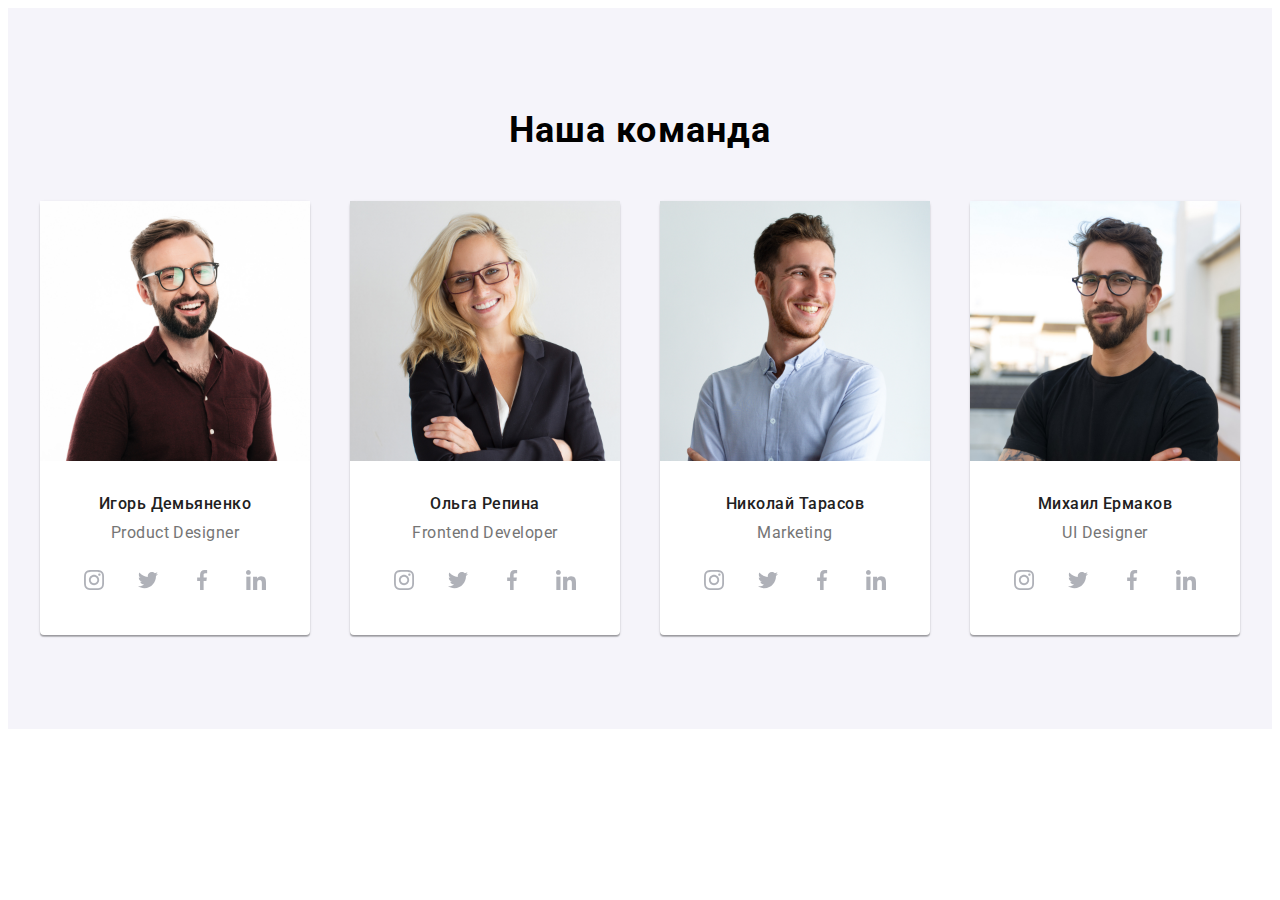
==== index.html @ a5954cf0 "наша команда" ====
<!DOCTYPE html>
<html lang="ru">
<head>
    <meta charset="UTF-8">
    <meta name="viewport" content="width=device-width, initial-scale=1.0">
    <title>Студия</title>
    <link rel="stylesheet" href="https://cdnjs.cloudflare.com/ajax/libs/modern-normalize/1.0.0/modern-normalize.min.css"
        integrity="sha512-ISS7cAi1PEhQ8jnbJpJZMd29NlhNj4AWYyLOSp2CE/CsHxTCu+r+t0D2yoJudVrd0/8fTVPUVDzY5Tvli75u/g=="
        crossorigin="anonymous" />
<link rel="preconnect" href="https://fonts.gstatic.com">
    <link href="https://fonts.googleapis.com/css2?family=Raleway:wght@700&family=Roboto:wght@400;500;700;900&display=swap"
        rel="stylesheet">
        <link rel="stylesheet" href="./css/main.css">
   
</head>
<body>
    
 <!-- <header class="header"> 
    
<div class="container-header">
    
 
     
         
        <a class="container-header__logo" href ="./index.html"><span class="container-header__logo1">Web</span>Studio</a>
        
        <nav class="nav">
        <ul class="nav-list">
            <li class="nav__item"><a class="nav__link nav__link-active" href="./index.html">Студия</a></li>
            <li class="nav__item" ><a class="nav__link" href="./portfolio.html">Портфолио</a></li>
            <li class="nav__item"><a class="nav__link" href="">Контакты</a></li>
        </ul>
        
        </nav>

        <ul class="address">

            <li class="address__item"><a class="address__link" href="mailto:info@devstudio.com"class="address__link"><svg class="address__icon" width="16" height="12">
                      <use href="./images/icons/symbol-defs.svg#icon-envelope"></use>
                    </svg>info@devstudio.com</a></li>
            <li class="address__item"><a class="address__link" href="tel:+380961111111"class="address__link"><svg class="address__icon" width="10" height="16">
                      <use href="./images/icon-header/symbol-defs.svg#icon-smartphone"></use>
                    </svg>+38096 111 11 11</a></li>
        </ul>
        
        </div>
        
 </header>  -->


 <main>
<!-- <section class="head">
    <div class="head-container">
         <h1 class="head__title">Эффективные решения <br> для вашего бизнеса</h1>
         <div class="head__buttonl">
        <button class="head__button" type="button" data-modal-open>Заказать услугу</button>
        </div>
        </div>
     </section> -->

 <!-- <section class="scroll">
    <div class="scroll-container">
    <h2 hidden>Перечень наших преимуществ</h2>
    
     <ul class="scroll__list">
         <li>
             <div class="scroll__item">
             <svg class="scroll__icon" width="70" height="70">
                      <use href="./images/icon-section/symbol-defs.svg#icon-antenna"></use>
                    </svg>
                    </div>
             <h3 class="scroll__title">Внимание к деталям</h3>
             <p class="scroll__text">Идейные соображения, а также <br/> начало повседневной работы по <br/> формированию позиции.</p>
         </li>
         <li>
             <div class="scroll__item">
             <svg class="scroll__icon" width="70" height="70">
                      <use href="./images/icon-section/symbol-defs.svg#icon-clock"></use>
                    </svg>
                    </div>
             <h3 class="scroll__title">Пунктуальность</h3>
             <p class="scroll__text">Задача организации, в особенности <br/> же рамки и место обучения кадров <br/> влечет за собой.</p>
         </li>
         <li>
              <div class="scroll__item">
             <svg class="scroll__icon" width="70" height="70">
                      <use href="./images/icon-section/symbol-defs.svg#icon-diagram"></use>
                    </svg>
                    </div>
             <h3 class="scroll__title">Планирование</h3>
             <p class="scroll__text">Равным образом консультация с <br/> широким активом в значительной <br/> степени обуславливает.</p>
         </li>
         <li>
              <div class="scroll__item">
              <svg class="scroll__icon" width="70" height="70">
                      <use href="./images/icon-section/symbol-defs.svg#icon-astronaut"></use>
                    </svg>
                    </div>
             <h3 class="scroll__title">Современные технологии</h3>
             <p class="scroll__text">Значимость этих проблем настолько <br/> очевидна, что реализация плановых <br/> заданий.</p>
         </li>
     </ul>
    </div>
    
 </section> -->

 <!-- <section class="container-heading">
    <div class="heading-container">
     <h2 class="container-heading__title">Чем мы занимаемся</h2>
     <ul class="container-heading__list">
         <li class="container-heading__item">
        <img src="./images/wedo/box-1.jpg" alt="десктопные приложения" width="370">
        <div class="container-heading__overlay">
          <p class="container-heading__text">Десктопные приложения</p>
        </div>
         </li>
         <li class="container-heading__item">
        <img src="./images/wedo/box-2.jpg" alt="мобильные приложения" width="370">
        <div class="container-heading__overlay">
          <p class="container-heading__text">Мобильные приложения</p>
        </div>
         </li>
         <li class="container-heading__item">
        <img src="./images/wedo/box-3.jpg" alt="дизайнерские решения" width="370">
        <div class="container-heading__overlay">
          <p class="container-heading__text">Дизайнерские решения</p>
        </div>
         </li>
        
     </ul>
     </div>
 </section> -->

 <section class="team">
    <div class="container">
     <h2 class="team__title">Наша команда</h2>
     <ul class="team__list">
         <li class="team__item">
        <img src="./images/team/igor.jpg" alt="Игорь Демьяненко" width="270">
        <div class="team__name-vocation">
        <h3 class="team__name">Игорь Демьяненко</h3>
        <p class="team__vocation">Product Designer</p>
       <ul class="social__list">
                <li class="social__item">
                  <a href="#" class="social__link">
                    <svg class="team__icon" width="20" height="20">
                      <use href="./images/icons/symbol-defs.svg#icon-instagram"></use>
                    </svg>
                  </a>
                </li>
                <li class="social__item">
                  <a href="#" class="social__link">
                    <svg class="team__icon" width="20" height="20"> 
                      <use href="./images/icon-social/symbol-defs.svg#icon-twitter"></use>
                    </svg>
                  </a>
                </li>
                <li class="social__item">
                  <a href="#" class="social__link">
                    <svg class="team__icon" width="20" height="20">
                      <use href="./images/icons/symbol-defs.svg#icon-facebook"></use>
                    </svg>
                  </a>
                </li>
                <li class="social__item">
                  <a href="#" class="social__link">
                    <svg class="team__icon" width="20" height="20">
                      <use href="./images/icons/symbol-defs.svg#icon-linkedin"></use>
                    </svg>
                  </a>
                </li>
       </ul>
       </div>
        </li>


         
         <li class="team__item">
             <img src="./images/team/olga.jpg" alt="Ольга Репина" width="270">
            <div class="team__name-vocation">
        <h3 class="team__name">Ольга Репина</h3>
    <p class="team__vocation">Frontend Developer</p>
    <ul class="social__list">
                <li class="social__item">
                  <a href="#" class="social__link">
                    <svg class="team__icon" width="20" height="20">
                      <use href="./images/icons/symbol-defs.svg#icon-instagram"></use>
                    </svg>
                  </a>
                </li>
                <li class="social__item">
                  <a href="#" class="social__link">
                    <svg class="team__icon" width="20" height="20"> 
                      <use href="./images/icon-social/symbol-defs.svg#icon-twitter"></use>
                    </svg>
                  </a>
                </li>
                <li class="social__item">
                  <a href="#" class="social__link">
                    <svg class="team__icon" width="20" height="20">
                      <use href="./images/icons/symbol-defs.svg#icon-facebook"></use>
                    </svg>
                  </a>
                </li>
                <li class="social__item">
                  <a href="#" class="social__link">
                    <svg class="team__icon" width="20" height="20">
                      <use href="./images/icons/symbol-defs.svg#icon-linkedin"></use>
                    </svg>
                  </a>
                </li>
              </ul>
    </div>
</li>
<li class="team__item">
    <img src="./images/team/nick.jpg" alt="Николай Тарасов" width="270">
    <div class="team__name-vocation">
    <h3 class="team__name">Николай Тарасов</h3>
    <p class="team__vocation" >Marketing</p>
    <ul class="social__list">
                <li class="social__item">
                  <a href="#" class="social__link">
                    <svg class="team__icon" width="20" height="20">
                      <use href="./images/icons/symbol-defs.svg#icon-instagram"></use>
                    </svg>
                  </a>
                </li>
                <li class="social__item">
                  <a href="#" class="social__link">
                    <svg class="team__icon" width="20" height="20"> 
                      <use href="./images/icon-social/symbol-defs.svg#icon-twitter"></use>
                    </svg>
                  </a>
                </li>
                <li class="social__item">
                  <a href="#" class="social__link">
                    <svg class="team__icon" width="20" height="20">
                      <use href="./images/icons/symbol-defs.svg#icon-facebook"></use>
                    </svg>
                  </a>
                </li>
                <li class="social__item">
                  <a href="#" class="social__link">
                    <svg class="team__icon" width="20" height="20">
                      <use href="./images/icons/symbol-defs.svg#icon-linkedin"></use>
                    </svg>
                  </a>
                </li>
              </ul>
    </div>
</li>
<li class="team__item">
    <img src="./images/team/michael.jpg" alt="Михаил Ермаков" width="270">
    <div class="team__name-vocation">
    <h3 class="team__name">Михаил Ермаков</h3>
    <p class="team__vocation">UI Designer</p>
    <ul class="social__list">
                <li class="social__item">
                  <a href="#" class="social__link">
                    <svg class="team__icon" width="20" height="20">
                      <use href="./images/icons/symbol-defs.svg#icon-instagram"></use>
                    </svg>
                  </a>
                </li>
                <li class="social__item">
                  <a href="#" class="social__link">
                    <svg class="team__icon" width="20" height="20"> 
                      <use href="./images/icon-social/symbol-defs.svg#icon-twitter"></use>
                    </svg>
                  </a>
                </li>
                <li class="social__item">
                  <a href="#" class="social__link">
                    <svg class="team__icon" width="20" height="20">
                      <use href="./images/icons/symbol-defs.svg#icon-facebook"></use>
                    </svg>
                  </a>
                </li>
                <li class="social__item">
                  <a href="#" class="social__link">
                    <svg class="team__icon" width="20" height="20">
                      <use href="./images/icons/symbol-defs.svg#icon-linkedin"></use>
                    </svg>
                  </a>
                </li>
              </ul>
    </div>
</li>
         
     </ul>
    </div>
 </section>
 <!-- <section class="clients">
    <div class="container-clients">
     <h2 class="clients__title">Постоянные клиенты</h2>
     <ul class="clients__list">
       <li class="clients__item">
         <a href="#" class="clients__link">
       <svg class="clients__icon" width="44.27" height="49.23">
                      <use href="./images/icon-logo/symbol-defs.svg#icon-logo1"></use>
                    </svg>
                    </a>
                    </li>
                    <li class="clients__item">
                       <a href="#" class="clients__link">
       <svg class="clients__icon" width="40" height="52">
                      <use href="./images/icon-logo/symbol-defs.svg#icon-logo2"></use>
                    </svg>
                    </a>
                    </li>
                    <li class="clients__item">
                      <a href="#" class="clients__link">
       <svg class="clients__icon" width="41" height="42.6">
                      <use href="./images/icon-logo/symbol-defs.svg#icon-logo3"></use>
                    </svg>
                    </a>
                    </li>
                    <li class="clients__item">
                      <a href="#" class="clients__link">
       <svg class="clients__icon" width="79.66" height="42.02">
                      <use href="./images/icon-logo/symbol-defs.svg#icon-logo4"></use>
                    </svg>
                    </a>
                    </li>
                    <li class="clients__item">
                      <a href="#" class="clients__link">
       <svg class="clients__icon" width="59" height="47">
                      <use href="./images/icon-logo/symbol-defs.svg#icon-logo5"></use>
                    </svg>
                    </a>
                    </li>
                    <li class="clients__item">
                       <a href="#" class="clients__link">
       <svg class="clients__icon" width="88.48" height="45.44">
                      <use href="./images/icon-logo/symbol-defs.svg#icon-logo6"></use>
                    </svg>
                    </a>
                    </li>
                    </ul>
       </div>
       </section> -->
</main>
 <!-- <footer class="footer">
    
    <div class="container-footer">
      <div>
        <div class="footer__logo">
    <a class="footer__logo1" href="./index.html"><span class="footer__logo2">Web</span>Studio</a>
    </div>
    <address>

<p class="footer__address">г. Киев, пр-т Леси Украинки, 26</p>
<ul class="footer__link">
    <li><a class="footer__item" href="mailto:info@devstudio.com">info@example.com</a></li>
    <li><a class="footer__item" href="tel:+380991111111">+38 099 111 11 11</a></li>
</ul>

    </address>
    </div>
    <div class="socials">
<h2 class="socials__title">Присоединяйтесь</h2>
<ul class="socials__list">
  <li class="socials__item"><a href="#" class="socials__link">
       <svg class="socials__icon" width="20" height="20">
                      <use href="./images/icons/symbol-defs.svg#icon-instagram"></use>
                    </svg>
                    </a></li>
  <li class="socials__item"><a href="#" class="socials__link">
       <svg class="socials__icon" width="20" height="20">
                      <use href="./images/icon-social/symbol-defs.svg#icon-twitter"></use>
                    </svg>
                    </a></li>
  <li class="socials__item"><a href="#" class="socials__link">
       <svg class="socials__icon" width="20" height="20">
                      <use href="./images/icons/symbol-defs.svg#icon-facebook"></use>
                    </svg>
                    </a></li>
  <li class="socials__item"><a href="#" class="socials__link">
       <svg class="socials__icon" width="20" height="20">
                      <use href="./images/icons/symbol-defs.svg#icon-linkedin"></use>
                    </svg>
                    </a></li>
</ul>
    </div>
    <div class="mail">
      <h2 class="mail__title">Подпишитесь на рассылку</h2>
      <div class="wrap">
        <div class="line">
          <label for="mail"></label>
          <input class="line__input" type="email" name="email" id="email" placeholder="E-mail" autocomplete="off">
        </div>
        <button class="line__button" type="submit">Подписаться
           <svg class="line__icon" width="24" height="24">
                      <use href="./images/footer-icon-btn/symbol-defs.svg#icon-send"></use>
                    </svg>
        </button>
      </div>
    </div>
    </div>
    
</footer> -->
<!-- <div class="backdrop is-hidden" data-modal>
  <div class="modal">
    <button class="modal__button" data-modal-close>
      <svg class="modal__icon" width="18" height="18">
          <use href="./images/icon-modal/close-icon/symbol-defs.svg#icon-close"></use>
        </svg></button>
    <h2 class="modal__title">Оставьте свои данные, мы вам перезвоним</h2>
    <form class="modal__form" action="">
      <div class="filed">
        <label class="filed__label" for="name">Имя</label>
        <div class="element">
        <input class="element__input" type="text" name="name" id="name" autofocus autocomplete="name">
        <svg class="element__icon" width="12" height="12">
          <use href="./images/icon-modal/symbol-defs.svg#icon-vector-3"></use>
        </svg>
        </div>
      </div>
      <div class="filed">
        <label class="filed__label" for="tel">Телефон</label>
        <div class="element">
        <input class="element__input" type="tel" name="tel" id="tel" autocomplete="tel">
        <svg class="element__icon" width="12" height="12">
          <use href="./images/icon-modal/symbol-defs.svg#icon-vector-1"></use>
        </svg>
        </div>
      </div>
      <div class="filed">
        <label class="filed__label" for="mail">Почта</label>
         <div class="element">
        <input class="element__input" type="email" name="mail" id="mail" autocomplete="email">
         <svg class="element__icon" width="12" height="12">
          <use href="./images/icon-modal/symbol-defs.svg#icon-vector-2"></use>
        </svg>
        </div>
      </div>
      <div class="comment">
        <label class="comment__label" for="comment">Комментарий</label>
        <div class="element">
        <textarea class="comment__input" placeholder="Введите текст" name="comment" id="comment"></textarea>
        </div>
      </div>
      <div class="checkbox">
        <input class="checkbox__input visually-hidden" type="checkbox" name="checkbox" id="checkbox">
        <label class="checkbox__label" for="checkbox">Соглашаюсь с рассылкой и принимаю&nbsp;
        
      <a class="checkbox__link" href="">Условия договора</a>
      </label>
      </div>
      <button class="checkbox__button" type="submit">Отправить</button>
    </form>
    
  </div>
</div> -->
<script src="./js/modal.js"></script>
</body>
</html>
---- css/main.css ----
:root {
  --main-color: rgb(33, 150, 243, 1);
  --first-logo: rgb(0, 0, 0, 1);
  --corporation-color: rgb(33, 33, 33, 1);
  --scroll-text: rgb(117, 117, 117, 1);
  --main-light: rgb(255, 255, 255, 1);
  --main-light-op-60: rgba(255, 255, 255, 60%);
  --head-footer-background: rgb(47, 48, 58, 1);
  --team-background: rgb(245, 244, 250, 1);
  --border-header: rgb(236,236,236,1);
  --shadow: 0px 1px 3px rgba(0, 0, 0, 0.12), 0px 1px 1px rgba(0, 0, 0, 0.14), 0px 2px 1px rgba(0, 0, 0, 0.2);
  --shadow-button: 0px 3px 1px rgba(0, 0, 0, 0.1), 0px 1px 2px rgba(0, 0, 0, 0.08), 0px 2px 2px rgba(0, 0, 0, 0.12);
  --shadow-card: 0px 1px 1px rgba(0, 0, 0, 0.12), 0px 4px 4px rgba(0, 0, 0, 0.06), 1px 4px 6px rgba(0, 0, 0, 0.16);
  --line-footer: #ececec;
  --card-border: rgb(238, 238, 238);
  --icon-bg: rgba(255, 255, 255, 0.1);
  --icon-color: rgb(175, 177, 184);
  --background-modal: rgba(0, 0, 0, 0.2);
  --modal-border: rgba(0, 0, 0, 0.1);
  --btn-sh-duration: 250ms;
  --timing-function: cubic-bezier(0.4, 0, 0.2, 1);
  --backgraund-portfolio: rgba(33, 150, 243, 0.9);
  --we-do-bg: rgba(47, 48, 58, 0.8);
}

.body {
  font-family: 'Roboto',sans-serif;
  font-weight: 700;
  overflow-x: hidden;
}

.container {
  margin-left: auto;
  margin-right: auto;
  width: 1200px;
  padding: 0 15px;
}

.container-header {
  margin-left: auto;
  margin-right: auto;
  width: 1200px;
  padding: 0 15px;
  display: flex;
  align-items: center;
}

.nav-list {
  display: inline-flex;
  align-items: center;
  margin: 0 0 0 0px;
  padding-left: 0px;
}

.nav-list li {
  display: block;
  margin-right: 52px;
}

.nav__item {
  position: relative;
}

.nav__item:active {
  color: var(--main-color);
}

.address {
  display: flex;
  align-items: center;
  padding-left: 0px;
  margin: auto;
  margin-right: 0px;
  align-items: center;
  align-self: center;
}

.address li {
  margin-left: 54px;
}

.address__icon {
  margin-right: 10px;
  fill: var(--scroll-text);
  stroke: currentColor;
}

.address__icon:hover {
  fill: var(--main-color);
}

.address__item {
  display: flex;
}

ul {
  list-style: none;
}

a {
  text-decoration: none;
}

img {
  display: block;
  max-width: 100%;
  height: auto;
}

.header {
  background-color: var(--main-light);
  border-bottom: 1px solid var(--border-header);
}

.container-header__logo1, .footer__logo2 {
  color: var(--main-color);
  font-family: 'Raleway', sans-serif;
  font-weight: 700;
  font-size: 26px;
  line-height: 1.19;
  letter-spacing: 0.03em;
}

.container-header__logo1, .logo-black:hover,
.container-header__logo1, .logo-black:focus {
  color: var(--main-color);
  background-color: transparent;
}

.container-header__logo {
  color: var(--first-logo);
  font-family: "Raleway", sans-serif;
  font-weight: 700;
  font-size: 26px;
  line-height: 1.19;
  letter-spacing: 0.03em;
  padding-top: 24px;
  padding-bottom: 25px;
  margin-right: 93px;
}

.nav__link {
  color: var(--corporation-color);
  font-family: 'Roboto', sans-serif;
  font-weight: 500;
  font-size: 14px;
  line-height: 1.14;
  letter-spacing: 0.02em;
  height: 16px;
  padding-top: 32px;
  padding-bottom: 32px;
  transition: color 250ms;
  position: relative;
  transition-duration: var(--btn-sh-duration);
  transition-timing-function: var(--timing-function);
}

.nav__link:active {
  color: var(--main-color);
}

.nav__link:hover,
.nav__link:focus {
  color: var(--main-color);
}

.nav__link-active {
  color: var(--main-color);
}

.nav__link-active::after {
  position: absolute;
  content: "";
  width: 100%;
  height: 4px;
  border-radius: 2px;
  background-color: var(--main-color);
  bottom: 0px;
  left: 0px;
}

.address__link {
  color: var(--scroll-text);
  font-family: 'Roboto', sans-serif;
  font-weight: 500;
  font-size: 14px;
  line-height: 1.14;
  letter-spacing: 0.02em;
  padding-top: 32px;
  padding-bottom: 32px;
  align-items: center;
  display: flex;
  transition: color 250ms;
  transition-timing-function: cubic-bezier(0.4, 0, 0.2, 1);
}

.address__link:hover,
.address__link:focus {
  color: var(--main-color);
  background-color: transparent;
}

.head {
  background-color: var(--head-footer-background);
  display: flex;
  align-items: center;
  text-align: center;
  justify-content: center;
  padding-top: 200px;
  padding-bottom: 200px;
  background-image: linear-gradient(to right, rgba(47, 48, 58, 0.4), rgba(47, 48, 58, 0.4)), url(../images/backgr/hero.jpg);
  background-repeat: no-repeat;
  background-position: center;
  background-size: cover;
  filter: drop-shadow(0px 4px 4px rgba(0, 0, 0, 0.25));
}

.head-container {
  display: block;
  width: 1200px;
  padding: 0 15px;
  align-items: center;
  text-align: center;
  justify-content: center;
}

.head__title {
  color: var(--main-light);
  font-family: 'Roboto', sans-serif;
  font-weight: 900;
  text-transform: uppercase;
  font-size: 44px;
  line-height: 1.36;
  letter-spacing: 0.06em;
}

.head__title {
  display: block;
  align-items: center;
  text-align: center;
  justify-content: center;
  margin: 0px;
}

.portfolio__list {
  display: flex;
  flex-wrap: wrap;
  margin-left: calc(-1 * var(--margin-left-li));
  margin-top: calc(-1 * var(--margin-left-li));
  justify-content: space-between;
  padding: 0px;
}

.portfolio__list .li {
  flex-basis: calc(100% / 3 - var(--margin-left-li));
  margin-left: var(--margin-left-li);
  margin-top: var(--margin-left-li);
}

.item {
  margin-left: 30px;
}

.item1 {
  margin-left: 30px;
  margin-top: 30px;
  margin-bottom: 30px;
}

.item2 {
  margin-top: 30px;
  margin-bottom: 30px;
}

.head__button {
  font-family: 'Roboto', sans-serif;
  font-weight: 700;
  color: var(--main-light);
  background-color: var(--main-color);
  font-size: 16;
  line-height: 1.88;
  letter-spacing: 0.06em;
  cursor: pointer;
  height: 50px;
  width: 200px;
  left: 700px;
  top: 430px;
  border-radius: 4px;
  border: none;
  transition: color 250ms;
  transition-timing-function: cubic-bezier(0.4, 0, 0.2, 1);
  transition: background-color 250ms;
}

.head__buttonl {
  display: block;
  padding-top: 45px;
  align-items: center;
  text-align: center;
  justify-content: center;
}

.scroll {
  display: block;
  padding-top: 97px;
  padding-bottom: 101px;
}

.scroll-container {
  display: block;
  margin-left: auto;
  margin-right: auto;
  width: 1200px;
  padding: 0 15px;
}

.scroll__list {
  display: inline-flex;
  width: min-content;
  padding-left: 0px;
  padding-right: 0px;
  margin: 0px;
}

.scroll__icon {
  fill: var(--scroll-text);
}

.scroll__item {
  background-color: var(--team-background);
  border-bottom-left-radius: 4px;
  border-bottom-right-radius: 4px;
  border-top-left-radius: 4px;
  border-top-right-radius: 4px;
  display: block;
  color: var(--scroll-text);
  margin-bottom: 30px;
  height: 120px;
  display: flex;
  align-items: center;
  justify-content: center;
}

.scroll__list li {
  width: 270px;
  margin-right: 33px;
}

.scroll__list li:last-child {
  padding-right: 0px;
}

.scroll__title {
  font-family: 'Roboto',sans-serif;
  font-weight: 700;
  color: var(--corporation-color);
  text-transform: uppercase;
  font-size: 14px;
  line-height: 1.14;
  letter-spacing: 0.03em;
}

.scroll__text {
  font-family: 'Roboto',sans-serif;
  color: var(--scroll-text);
  font-weight: 400;
  font-size: 14px;
  line-height: 1.71;
  letter-spacing: 0.03em;
}

.container-heading__title {
  font-family: 'Roboto',sans-serif;
  font-weight: 700;
  color: var(--corporation-color);
  font-size: 36px;
  line-height: 1.17;
  letter-spacing: 0.03em;
}

.container-heading {
  display: flex;
  padding-bottom: 94px;
}

.heading-container {
  display: inline;
  width: 1200px;
  padding: 0 15px;
  align-items: center;
  justify-content: space-between;
  margin: auto;
}

.container-heading__title {
  display: flex;
  width: 1200px;
  align-items: center;
  justify-content: center;
  margin: auto;
  margin-bottom: 59px;
}

.container-heading__list {
  display: flex;
  align-items: center;
  justify-content: space-between;
  margin: auto;
  padding-left: 0px;
}

.container-heading__list li {
  margin-right: 30px;
  position: relative;
}

.container-heading__list li:last-child {
  margin-right: 0px;
}

.container-heading__overlay {
  background-color: var(--we-do-bg);
  bottom: 0;
  position: absolute;
  padding: 27px 0;
  width: 100%;
}

.container-heading__text {
  font-size: 14px;
  line-height: 1.14;
  font-weight: bold;
  text-align: center;
  text-transform: uppercase;
  color: var(--main-light);
  margin: 0px;
}

.team__title, .clients__title {
  color: var(--black-text);
  font-family: 'Roboto', sans-serif;
  font-weight: 700;
  font-size: 36px;
  line-height: 1.17;
  letter-spacing: 0.03em;
}

.team {
  display: flex;
  padding-top: 101px;
  padding-bottom: 94px;
}

.team__title, .clients__title {
  display: block;
  align-items: center;
  margin-top: 0px;
  margin-bottom: 50px;
  text-align: center;
}

.team__list {
  display: flex;
  margin: 0px;
  justify-content: space-between;
  text-align: center;
  padding: 0px;
}

.team__list li {
  margin-right: 30px;
}

.team__list li:last-child {
  margin-right: 0px;
}

.team__item {
  box-shadow: var(--shadow);
  background-color: var(--main-light);
  margin-right: 30px;
  border-radius: 4px;
}

.team {
  background-color: var(--team-background);
}

.team__name {
  font-family: 'Roboto',sans-serif;
  color: var(--corporation-color);
  font-weight: 500;
  font-size: 16px;
  line-height: 1.19;
  letter-spacing: 0.03em;
}

.team__name {
  display: flex;
  margin: 0px;
  margin-bottom: 10px;
  text-align: center;
  justify-content: center;
}

.team__name-vocation {
  padding-top: 33px;
  padding-bottom: 33px;
}

.team__vocation {
  margin: 0px;
}

.team__vocation {
  font-family: 'Roboto',sans-serif;
  color: var(--scroll-text);
  font-weight: 400;
  font-size: 16px;
  line-height: 1.19;
  letter-spacing: 0.03em;
}

.social__list {
  display: flex;
  margin-top: 16px;
  padding: 0px;
  color: var(--icon-color);
  justify-content: center;
}

.social__item {
  fill: var(--icon-color);
  display: list-item;
  margin-right: 10px;
}

.social__list li {
  margin-right: 10px;
}

.social__link {
  display: flex;
  fill: var(--icon-color);
  cursor: pointer;
  padding: 12px;
  background-color: var(--main-light);
  border-bottom-left-radius: 50%;
  border-bottom-right-radius: 50%;
  border-top-left-radius: 50%;
  border-top-right-radius: 50%;
  transition: color 250ms;
  transition-timing-function: cubic-bezier(0.4, 0, 0.2, 1);
  transition: background-color 250ms;
}

.social__link:hover .team__icon,
.social__link:focus .team__icon {
  fill: var(--main-light);
}

.social__link:hover,
.social__link:focus {
  background-color: var(--main-color);
}

.clients {
  display: flex;
  padding-top: 100px;
  padding-bottom: 94px;
}

.container-clients {
  margin-left: auto;
  margin-right: auto;
  width: 1200px;
  padding: 0 15px;
}

.clients__list {
  display: flex;
  margin: 0px;
  padding: 0px;
}

.clients__item:last-child {
  margin-right: 0px;
}

.clients__item {
  display: flex;
  border-radius: 4px;
  fill: var(--icon-color);
  border: 1px solid var(--icon-color);
  justify-content: center;
  margin-right: 30px;
}

.clients__link {
  width: 170px;
  height: 90px;
  display: flex;
  align-items: center;
  justify-content: center;
  fill: var(--icon-color);
  transition: color 250ms;
  transition-timing-function: cubic-bezier(0.4, 0, 0.2, 1);
  transition: background-color 250ms;
}

.clients__item:hover,
.clients__item:focus {
  border-color: var(--main-color);
}

.clients__link:hover .clients__icon,
.clients__link:focus .clients__icon {
  border-color: var(--main-color);
  fill: var(--main-color);
}

.projects__button {
  font-family: 'Roboto',sans-serif;
  color: var(--corporation-color);
  background-color: var(--team-background);
  font-weight: 500;
  font-size: 16px;
  line-height: 1.63;
  letter-spacing: 0.03em;
  border-radius: 4px;
  padding: 6px 22px;
  border: none;
  transition: color 250ms;
  transition: background-color 250ms var(--timing-function), color 250ms var(--timing-function), box-shadow 250ms var(--timing-function);
}

.projects__button:hover,
.projects__button:focus {
  color: var(--main-light);
  background-color: var(--main-color);
}

.overlay__text {
  margin: 0px;
}

.project__title, .project-last__title {
  font-family: 'Roboto',sans-serif;
  font-weight: 700;
  color: var(--black-text);
  font-size: 18px;
  line-height: 2;
  letter-spacing: 0.06em;
}

.portfolio {
  padding-top: 95px;
  padding-bottom: 94px;
}

.projects__list {
  display: flex;
  margin: 0px;
  margin-bottom: 50px;
  padding-left: 0px;
  justify-content: center;
}

.projects__list li {
  display: flex;
  margin-left: 8px;
}

.project__text, .project-last__text {
  font-family: 'Roboto',sans-serif;
  color: var(--scroll-text);
  font-weight: 400;
  font-size: 16px;
  line-height: 1.88;
  letter-spacing: 0.03em;
}

.portfolio__link:hover,
.portfolio__link:focus {
  display: flex;
  box-shadow: 0px 1px 1px rgba(0, 0, 0, 0.12), 0px 4px 4px rgba(0, 0, 0, 0.06), 1px 4px 6px rgba(0, 0, 0, 0.16);
}

.portfolio__link {
  text-decoration: none;
  color: inherit;
}

.card-projects-list {
  display: inline-flex;
  text-align: center;
  margin-top: 30px;
}

.card-projects .li {
  margin-right: 30px;
}

.images-card {
  justify-content: space-between;
}

.card__image-last {
  margin: 0px;
}

.project__title, .project-last__title {
  margin: 0px;
}

.project__text, .project-last__text {
  margin: 0px;
}

.list-title-footer {
  margin: 0px;
}

.project {
  border: 1px solid var(--border-header);
  padding: 20px 24px;
  text-align: left;
}

.project-last {
  border: 1px solid var(--border-header);
  margin-right: 0px;
  padding: 20px 24px;
  text-align: left;
}

.footer {
  display: flex;
  background-color: var(--head-footer-background);
  padding-top: 66px;
  padding-bottom: 64px;
  align-items: baseline;
}

.container-footer {
  margin-left: auto;
  margin-right: auto;
  width: 1200px;
  padding: 0 15px;
  display: flex;
}

.footer__logo {
  display: inline-block;
  margin-bottom: 20px;
}

.footer__logo1 {
  color: var(--main-light);
  font-family: 'Raleway', sans-serif;
  font-weight: 700;
  font-size: 26px;
  line-height: 1.19;
  letter-spacing: 0.03em;
}

address {
  font-style: normal;
  display: block;
  margin: 0px;
  padding-bottom: 0px;
}

.footer__address {
  color: var(--main-light);
  font-family: 'Roboto', sans-serif;
  font-weight: 400;
  font-size: 14px;
  line-height: 1.71;
  letter-spacing: 0.03em;
  margin: 0px;
  transition: color 250ms;
  transition-timing-function: cubic-bezier(0.4, 0, 0.2, 1);
}

.footer__address:hover,
.footer__address:focus {
  color: var(--main-color);
  background-color: transparent;
}

.footer__item {
  color: var(--main-light-op-60);
  font-family: 'Roboto', sans-serif;
  font-weight: 400;
  font-size: 14px;
  line-height: 1.71;
  letter-spacing: 0.03em;
  display: list-item;
  margin: 0px;
  margin-top: 15px;
  transition: color 250ms;
  transition-timing-function: cubic-bezier(0.4, 0, 0.2, 1);
}

.footer__link {
  display: inline-block;
  margin: 0px;
  text-align: left;
  padding-left: 0px;
}

.footer__item:hover,
.footer__item:focus {
  color: var(--main-color);
  background-color: transparent;
}

.socials__icon {
  display: block;
  fill: currentColor;
}

.socials__title, .mail__title {
  color: var(--main-light);
  text-transform: uppercase;
  margin-bottom: 20px;
  margin-top: 0px;
  font-family: 'Roboto', sans-serif;
  font-weight: 700;
  font-size: 14px;
  line-height: 1.14;
  letter-spacing: 0.03em;
  display: inline-block;
}

.socials__list {
  display: flex;
  align-items: baseline;
  margin: 0px;
  padding: 0px;
}

.socials__item {
  margin-right: 10px;
}

.socials__link {
  display: flex;
  align-items: center;
  justify-content: center;
  color: var(--main-light);
  height: 44px;
  width: 44px;
  border-radius: 50%;
  background-color: var(--icon-bg);
  transition: color 250ms;
  transition-timing-function: cubic-bezier(0.4, 0, 0.2, 1);
  transition: background-color 250ms;
}

.socials {
  margin-left: 70px;
}

.socials__link:hover .socials__icon,
.socials__link:focus .socials__icon {
  fill: var(--main-light);
}

.socials__link:hover,
.socials__link:focus {
  background-color: var(--main-color);
}

.backdrop.is-hidden {
  opacity: 0;
  pointer-events: none;
  visibility: hidden;
  transform: scale(0.8);
  transition: opasity 250ms var(--timing-function), visibility 250ms var(--timing-function), transform 250ms var(--timing-function);
}

.backdrop {
  position: fixed;
  left: 0;
  top: 0;
  width: 100%;
  height: 100%;
  background-color: var(--background-modal);
  transition: opacity 250ms var(--cubic-bezier);
  opacity: 1;
}

.modal {
  border-radius: 4px;
  background-color: var(--main-light);
  width: 528px;
  height: 581px;
  position: absolute;
  top: 50%;
  left: 50%;
  transform: translate(-50%, -50%);
  transition: transform 250ms var(--cubic-bezier);
  box-shadow: var(--shadow);
  padding: 40px;
}

.modal__button {
  display: flex;
  position: absolute;
  justify-content: center;
  align-items: center;
  width: 30px;
  height: 30px;
  background-repeat: no-repeat;
  background-color: var(--main-light);
  background-position: center;
  border: 1px solid var(--modal-border);
  border-radius: 50%;
  cursor: pointer;
  top: 8px;
  left: 490px;
  transition: fill var(--btn-sh-duration) var(--timing-function);
}

.modal__button:hover,
.modal__button:focus,
.modal__button:active {
  cursor: pointer;
  fill: var(--main-color);
}

.modal__icon {
  width: 18px;
  height: 18px;
}

.image {
  position: relative;
  overflow: hidden;
  animation: cssAnimation 0s ease-in 3s forwards;
}

.overlay {
  position: absolute;
  opacity: 0;
  top: 0;
  left: 0;
  transform: translateY(100%);
  padding: 63px 24px;
  width: 100%;
  height: 100%;
  font-size: 18px;
  line-height: 1.56;
  letter-spacing: 0.03em;
  color: var(--main-light);
  background-color: var(--backgraund-portfolio);
  transition: transform 250ms var(--timing-function), opacity 250ms var(--timing-function);
}

.card:hover .overlay, .card:focus .overlay {
  opacity: 1;
  transform: translateY(0);
  transition: transform 250ms var(--timing-function), opacity 250ms var(--timing-function);
}

.card:hover:focus-visible .overlay {
  outline: -webkit-focus-ring-color auto 1px;
}

.modal__title {
  color: var(--corporation-color);
  font-family: 'Roboto',sans-serif;
  font-weight: 700;
  font-size: 20px;
  line-height: 1.5;
  letter-spacing: 0.03em;
  text-align: center;
  margin-bottom: 12px;
  margin-top: 0px;
}

.modal__form {
  display: flex;
  flex-direction: column;
}

.filed {
  position: relative;
  display: flex;
  flex-direction: column;
  margin-bottom: 10px;
}

.comment {
  display: flex;
  flex-direction: column;
  position: relative;
  justify-content: center;
  margin-bottom: 20px;
}

.checkbox {
  position: relative;
  display: inline-flex;
  align-items: center;
  justify-content: start;
  margin-bottom: 30px;
  margin-left: auto;
  margin-right: auto;
}

.checkbox__button {
  display: block;
  padding: 10px 55px;
  margin: 0 auto;
  width: 200px;
  height: 50px;
  font-size: 16px;
  font-weight: 700;
  line-height: 1.87;
  letter-spacing: 0.06em;
  text-align: center;
  cursor: pointer;
  color: var(--main-light);
  background: var(--main-color);
  box-shadow: 0px 4px 4px rgba(0, 0, 0, 0.15);
  border: none;
  border-radius: 4px;
  transition: background-color var(--btn-sh-duration) var(--timing-function);
}

.checkbox__button:hover,
.checkbox__button:focus {
  background-color: #188ce8;
}

.filed__label, .comment__label {
  display: flex;
  margin-bottom: 4px;
  font-weight: 400;
  font-size: 12px;
  line-height: 1.17;
  letter-spacing: 0.01em;
  color: var(--scroll-text);
}

.element__input {
  padding-left: 42px;
  min-height: 40px;
  border: 1px solid rgba(33, 33, 33, 0.2);
  border-radius: 4px;
  transition: border var(--btn-sh-duration) var(--timing-function);
}

.element__icon {
  position: absolute;
  left: 12px;
  bottom: 11px;
  fill: var(--corporation-color);
  transition: fill var(--btn-sh-duration) var(--timing-function);
}

.comment__input {
  font-size: 12px;
  line-height: 1.67;
  letter-spacing: 0.01em;
  padding: 12px 16px;
  min-height: 120px;
  resize: none;
  border: 1px solid rgba(33, 33, 33, 0.2);
  border-radius: 4px;
  transition: border var(--btn-sh-duration) var(--timing-function);
}

.visually-hidden {
  position: absolute !important;
  clip: rect(1px 1px 1px 1px);
  clip: rect(1px, 1px, 1px, 1px);
  padding: 0 !important;
  border: 0 !important;
  height: 1px !important;
  width: 1px !important;
  overflow: hidden;
}

.checkbox__link {
  display: flex;
  align-items: center;
  margin-left: auto;
  color: var(--main-color);
}

.checkbox__link, .checkbox__label {
  font-size: 14px;
  font-weight: 400;
  line-height: 1.71;
  letter-spacing: 0.03em;
}

.checkbox__label {
  display: flex;
  align-items: center;
  font-size: 14px;
  line-height: 24px;
  color: var(--scroll-text);
}

.checkbox__label ::placeholder {
  color: rgba(117, 117, 117, 0.5);
}

.checkbox__label.checkbox__label::before {
  content: "";
  display: inline-block;
  width: 16px;
  height: 15px;
  margin-right: 7px;
  border: 2px solid var(--corporation-color);
  border-radius: 4px;
}

.checkbox__label:hover,
.checkbox__label:focus {
  cursor: pointer;
}

.checkbox__input:hover + .checkbox__label::before,
.checkbox__input:focus + .checkbox__label::before {
  border: 2px solid var(--main-color);
  border-radius: 4px;
}

.checkbox__input:checked + .checkbox__label::before {
  background-image: url(../images/icon-modal/checkbox-icon/Vector.svg);
  background-color: var(--main-color);
  background-repeat: no-repeat;
  background-position: center;
  background-size: contain;
  border: 2px solid rgba(33, 33, 33, 0);
}

.element:hover .element__input,
.element:focus .element__input {
  outline: none;
  cursor: pointer;
  border: 1px solid var(--main-color);
  border-radius: 4px;
}

.element {
  display: flex;
  flex-direction: column;
  justify-content: center;
}

.element:hover .element__icon,
.element:focus-within .element__icon {
  cursor: pointer;
  fill: var(--main-color);
}

.element__input:hover,
.element__input:focus {
  outline: none;
  cursor: pointer;
  border: 1px solid var(--main-color);
  border-radius: 4px;
}

.comment__input:hover,
.comment__input:focus {
  outline: none;
  cursor: pointer;
  border: 1px solid var(--main-color);
  border-radius: 4px;
}

.mail {
  margin-left: 93px;
}

.wrap {
  display: flex;
}

.line {
  margin-right: 12px;
}

.line__input {
  outline: none;
  padding: 15px;
  width: 358px;
  height: 50px;
  font-family: 'Roboto',sans-serif;
  font-weight: 400;
  font-size: 16px;
  line-height: 20px;
  display: flex;
  align-items: center;
  letter-spacing: 0.03em;
  color: var(--main-light-op-60);
  background-color: var(--head-footer-background);
  border: 1px solid rgba(255, 255, 255, 0.3);
  border-radius: 4px;
  transition: border var(--btn-sh-duration) var(--timing-function);
}

.line__input:hover, .line__input:focus {
  border: 1px solid var(--main-color);
  cursor: pointer;
  outline: none;
}

.line__button {
  width: 200px;
  height: 50px;
  padding: 10px 28px;
  font-family: Roboto;
  font-style: normal;
  font-weight: bold;
  font-size: 16px;
  line-height: 30px;
  display: flex;
  align-items: center;
  text-align: center;
  justify-content: space-between;
  letter-spacing: 0.06em;
  color: var(--main-light);
  background-color: var(--main-color);
  box-shadow: 0px 4px 4px rgba(0, 0, 0, 0.15);
  border-radius: 4px;
  border: 0;
  cursor: pointer;
}

.line__icon {
  fill: currentColor;
}
/*# sourceMappingURL=main.css.map */
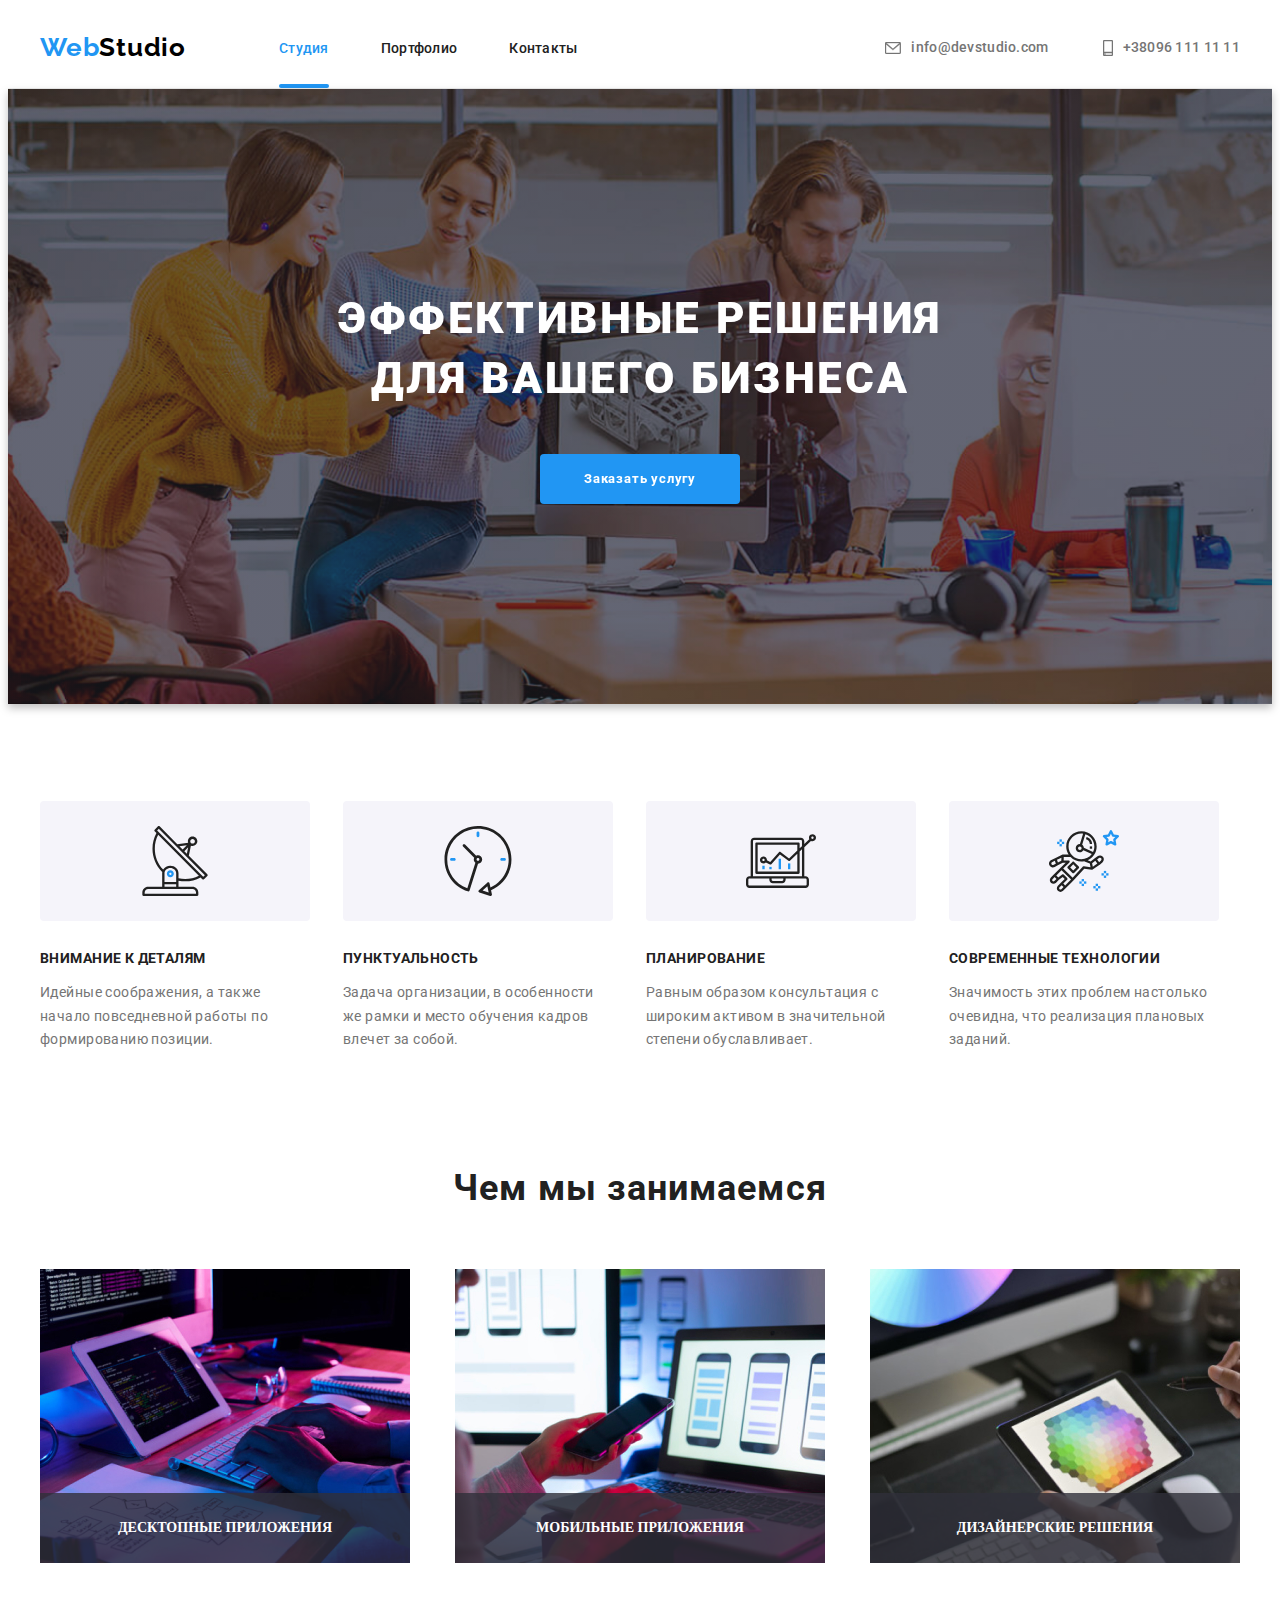
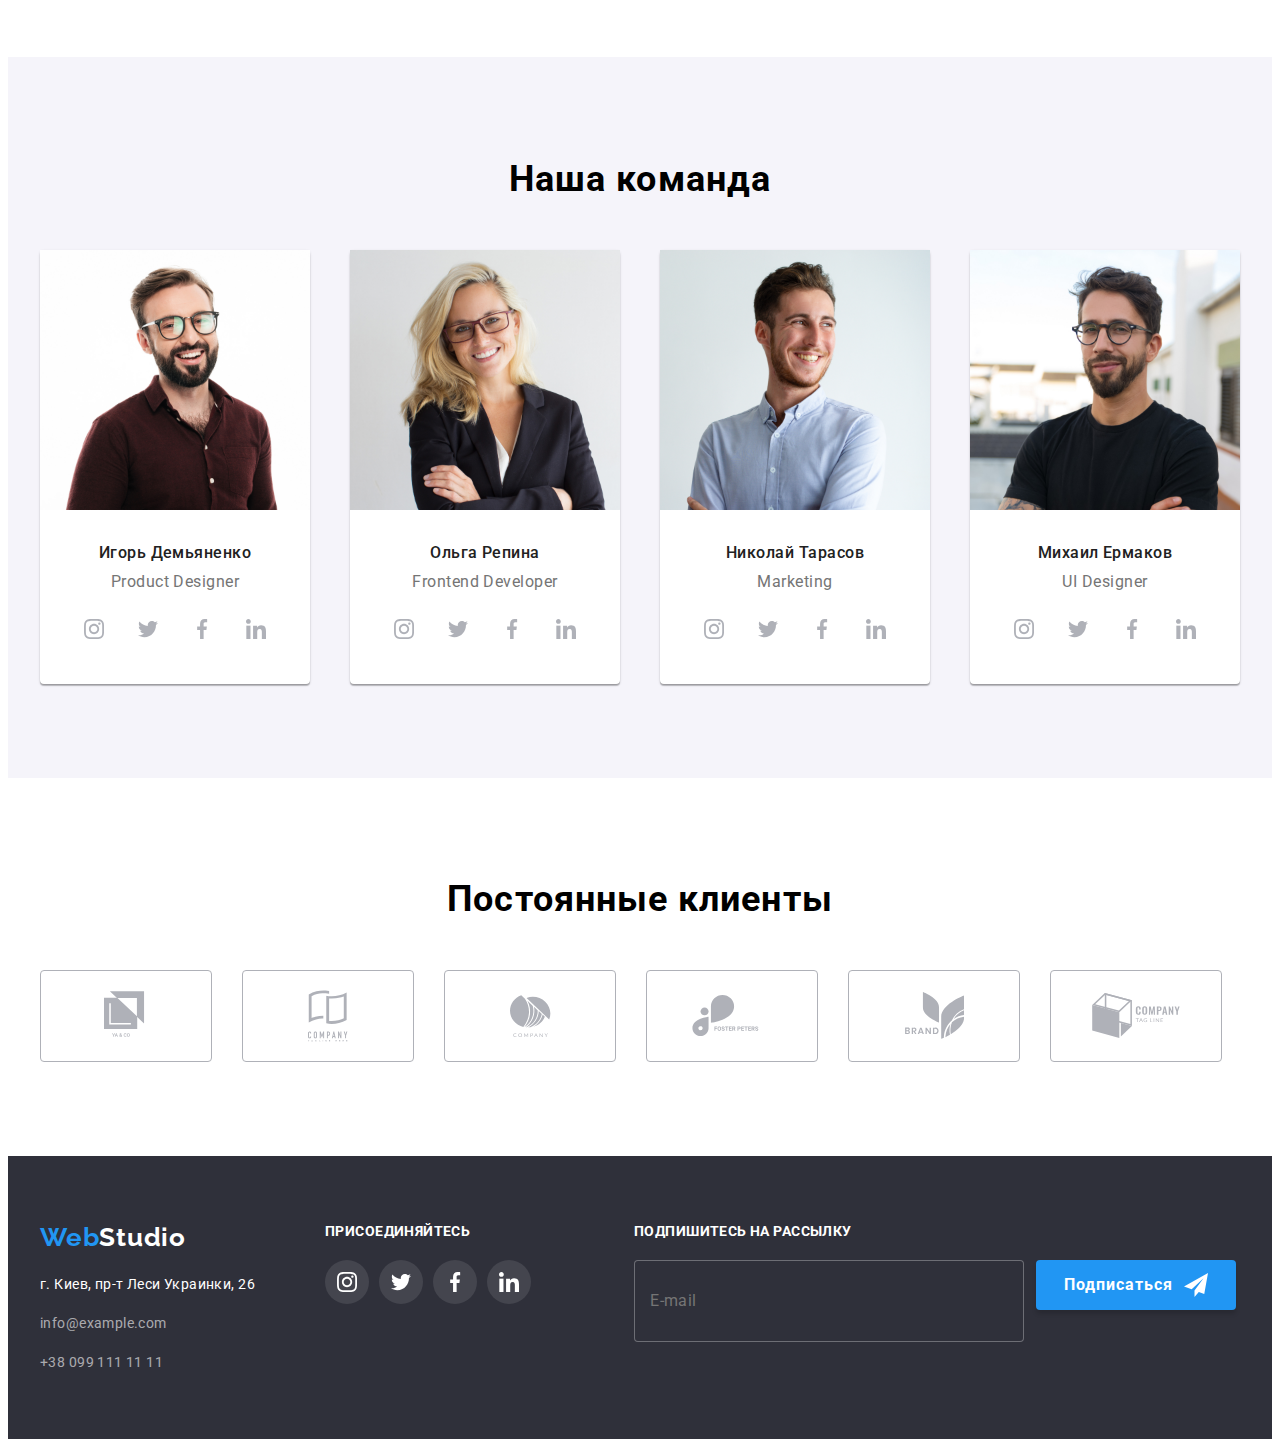
==== commit c4665fee: "мобайл хедер" ====
--- a/index.html
+++ b/index.html
@@ -15,7 +15,7 @@
 </head>
 <body>
     
- <!-- <header class="header"> 
+ <header class="header"> 
     
 <div class="container-header">
     
@@ -45,20 +45,36 @@
         
         </div>
         
- </header>  -->
-
-
+ </header> 
+
+<div class="mobile-header">
+  <ul class="mobile-header__list">
+    <li class="mobile-header__item"><a class="mobile-header__link" href="./index.html">Студия</a></li>
+    <li class="mobile-header__item"><a class="mobile-header__link" href="./portfolio.html">Портфолио</a></li>
+    <li class="mobile-header__item"><a class="mobile-header__link" href="">Контакты</a></li>
+  </ul>
+  <ul class="mobile-contact__list">
+    <li class="mobile-contact__item"><a class="mobile-contact__link-tel" href="tel:+380961111111">+38096 111 11 11</a></li>
+    <li class="mobile-contact__item"><a class="mobile-contact__link-mail" href="mailto:info@devstudio.com">info@devstudio.com</a></li>
+  </ul>
+  <ul class="mobile-socials__list">
+    <li class="mobile-socials__item"><a href="https://www.instagram.com">Instagram</a></li>
+    <li class="mobile-socials__item"><a href="https://twitter.com">Twitter</a></li>
+    <li class="mobile-socials__item"><a href="https://www.facebook.com">Facebook</a></li>
+    <li class="mobile-socials__item"><a href="https://www.linkedin.com">LinkedIn</a></li>
+  </ul>
+</div>
  <main>
-<!-- <section class="head">
+<section class="head">
     <div class="head-container">
          <h1 class="head__title">Эффективные решения <br> для вашего бизнеса</h1>
          <div class="head__buttonl">
         <button class="head__button" type="button" data-modal-open>Заказать услугу</button>
         </div>
         </div>
-     </section> -->
-
- <!-- <section class="scroll">
+     </section>
+
+ <section class="scroll">
     <div class="scroll-container">
     <h2 hidden>Перечень наших преимуществ</h2>
     
@@ -102,9 +118,9 @@
      </ul>
     </div>
     
- </section> -->
-
- <!-- <section class="container-heading">
+ </section>
+
+ <section class="container-heading">
     <div class="heading-container">
      <h2 class="container-heading__title">Чем мы занимаемся</h2>
      <ul class="container-heading__list">
@@ -129,7 +145,7 @@
         
      </ul>
      </div>
- </section> -->
+ </section>
 
  <section class="team">
     <div class="container">
@@ -290,7 +306,7 @@
      </ul>
     </div>
  </section>
- <!-- <section class="clients">
+ <section class="clients">
     <div class="container-clients">
      <h2 class="clients__title">Постоянные клиенты</h2>
      <ul class="clients__list">
@@ -338,12 +354,12 @@
                     </li>
                     </ul>
        </div>
-       </section> -->
+       </section>
 </main>
- <!-- <footer class="footer">
+ <footer class="footer">
     
     <div class="container-footer">
-      <div>
+      <div class="footer__part1">
         <div class="footer__logo">
     <a class="footer__logo1" href="./index.html"><span class="footer__logo2">Web</span>Studio</a>
     </div>
@@ -398,8 +414,8 @@
     </div>
     </div>
     
-</footer> -->
-<!-- <div class="backdrop is-hidden" data-modal>
+</footer>
+<div class="backdrop is-hidden" data-modal>
   <div class="modal">
     <button class="modal__button" data-modal-close>
       <svg class="modal__icon" width="18" height="18">
@@ -451,7 +467,7 @@
     </form>
     
   </div>
-</div> -->
+</div>
 <script src="./js/modal.js"></script>
 </body>
 </html>--- a/css/main.css
+++ b/css/main.css
@@ -1218,8 +1218,7 @@
   width: 200px;
   height: 50px;
   padding: 10px 28px;
-  font-family: Roboto;
-  font-style: normal;
+  font-family: 'Roboto',sans-serif;
   font-weight: bold;
   font-size: 16px;
   line-height: 30px;
@@ -1239,4 +1238,59 @@
 .line__icon {
   fill: currentColor;
 }
+.mobile-header{
+    position: fixed;
+    z-index: 10;
+    top: 0;
+    left: 100%;
+    width: 100%;
+    height: 100vh;
+    display: flex;
+    flex-direction: column;
+    padding: 48px 83px 48px 40px;
+    background-color: var( --main-light);
+    font-family: 'Roboto',sans-serif;
+    font-weight: 500;
+    font-size: 40px;
+    line-height: 1.18;
+    letter-spacing: 0.02em;
+    transition: 250ms;
+}
+.mobile-header__list{
+  margin-bottom: 302px;
+}
+.mobile-header__item{
+  margin-bottom: 32px;
+}
+.mobile-header__link{
+  color: var(--main-color);
+}
+.mobile-contact__list{
+  margin-bottom: 64px;
+}
+.mobile-contact__item:not(:last-child) {
+    margin-bottom: 32px;
+}
+.mobile-contact__link-tel{
+  text-decoration: none;
+    font-size: 34px;
+    color: var(--scroll-text);
+}
+.mobile-contact__link-mail{
+  text-decoration: none;
+    font-size: 24px;
+    color: var(--scroll-text);
+    padding: 0px;
+}
+.mobile-socials__list{
+  display: flex;
+    justify-content: space-between;
+    font-size: 18px;
+}
+.mobile-socials__item:not(:last-child) {
+    padding-right: 10px;
+    border-right: 1px solid rgba(33,33,33,0.2);
+}
+
+
 /*# sourceMappingURL=main.css.map */